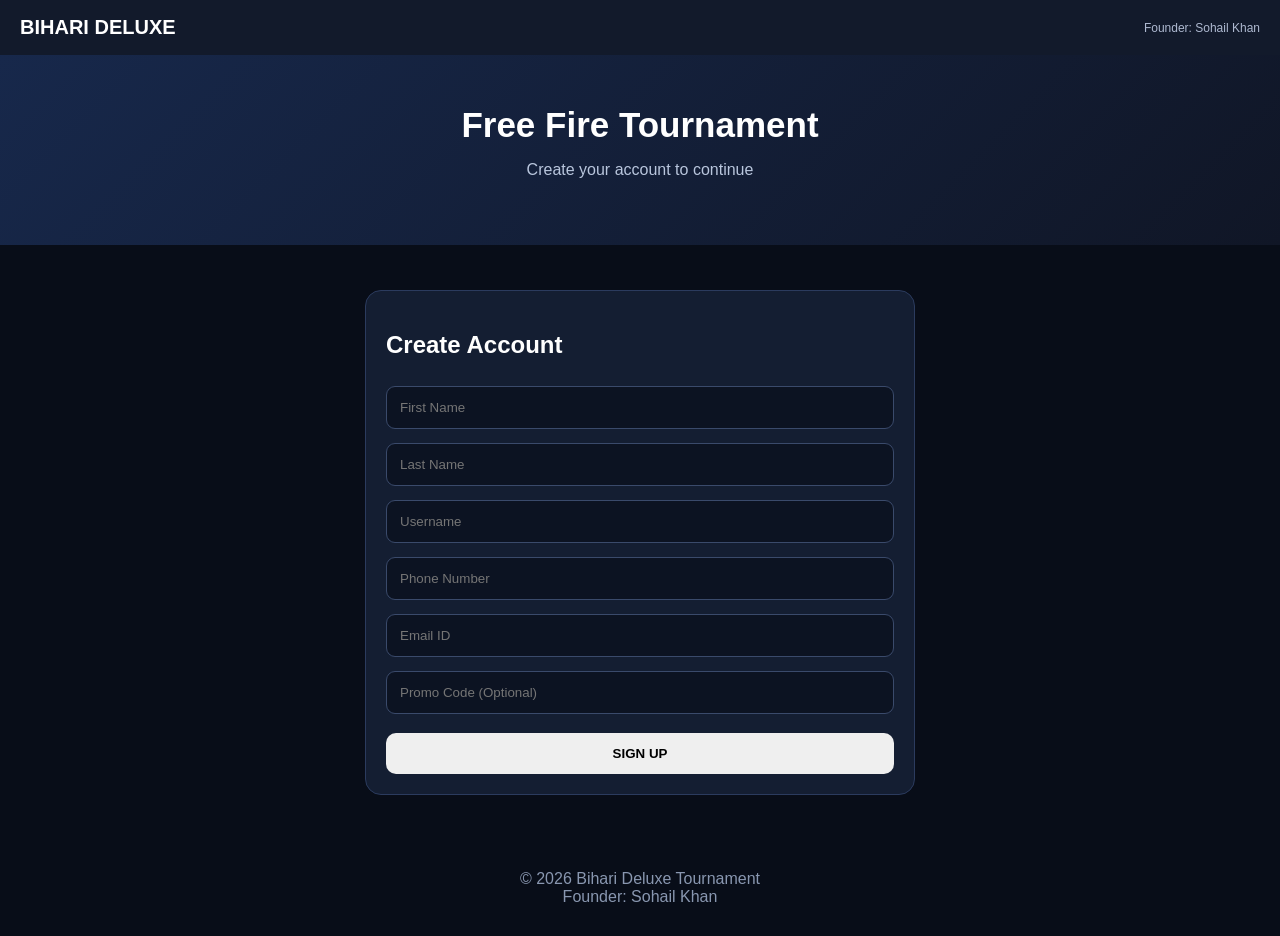
==== index.html @ 6719072b "Create index.html" ====
<!DOCTYPE html>
<html lang="en">
<head>
<meta charset="UTF-8">
<meta name="viewport" content="width=device-width, initial-scale=1.0">
<title>Bihari Deluxe Tournament</title>

<style>
*{box-sizing:border-box}
body{
    margin:0;
    font-family:Arial,sans-serif;
    background:#080d18;
    color:white;
}
header{
    background:#121a2b;
    padding:16px 20px;
    display:flex;
    justify-content:space-between;
    align-items:center;
}
.logo{font-size:20px;font-weight:bold}
.founder{font-size:12px;color:#aeb9d0}

.hero{
    text-align:center;
    padding:50px 20px;
    background:linear-gradient(135deg,#17284b,#101626);
}
.hero h1{font-size:35px;margin:0 0 10px}
.hero p{color:#b9c6dd}

.container{
    max-width:1000px;
    margin:auto;
    padding:25px 18px;
}

.card{
    background:#141e32;
    border:1px solid #2b3b5e;
    border-radius:16px;
    padding:20px;
}

.form{
    max-width:550px;
    margin:20px auto;
}

input{
    width:100%;
    padding:13px;
    margin:7px 0;
    border-radius:9px;
    border:1px solid #3a4a6b;
    background:#0c1322;
    color:white;
}

button{
    width:100%;
    padding:13px;
    margin-top:12px;
    border:0;
    border-radius:10px;
    font-weight:bold;
    cursor:pointer;
}

.grid{
    display:grid;
    grid-template-columns:repeat(auto-fit,minmax(260px,1fr));
    gap:16px;
}

.tag{
    background:#243656;
    padding:5px 9px;
    border-radius:20px;
    font-size:11px;
}

.price{
    font-size:25px;
    font-weight:bold;
    margin:12px 0;
}

.muted{color:#aab7d0}
.notice{
    background:#202f4e;
    padding:13px;
    border-radius:10px;
    margin-bottom:20px;
}
.hidden{display:none}

footer{
    text-align:center;
    padding:30px;
    color:#8997b0;
}
</style>
</head>

<body>

<header>
    <div class="logo">BIHARI DELUXE</div>
    <div class="founder">Founder: Sohail Khan</div>
</header>

<!-- SIGN UP -->

<div id="signup">

<section class="hero">
    <h1>Free Fire Tournament</h1>
    <p>Create your account to continue</p>
</section>

<div class="container">

<div class="card form">

<h2>Create Account</h2>

<form id="signupForm">

<input id="first" placeholder="First Name" required>

<input id="last" placeholder="Last Name" required>

<input id="username" placeholder="Username" required>

<input id="phone" type="tel" placeholder="Phone Number" required>

<input id="email" type="email" placeholder="Email ID" required>

<input id="promo" placeholder="Promo Code (Optional)">

<button type="submit">SIGN UP</button>

</form>

</div>

</div>
</div>


<!-- MAIN WEBSITE -->

<div id="app" class="hidden">

<section class="hero">

<h1>Welcome, <span id="welcome"></span> 👋</h1>

<p>Choose your Free Fire Tournament</p>

</section>


<div class="container">

<div class="notice">

⚠️ Registration will be confirmed after payment verification.

</div>


<h2>🏆 Available Tournaments</h2>


<div class="grid">


<!-- BERMUDA -->

<div class="card">

<span class="tag">BATTLE ROYALE</span>

<h2>🗺️ Bermuda Full Map</h2>

<p class="muted">48 Players</p>

<div class="price">₹35 Entry</div>

<p>
🔫 ₹25 Per Kill<br>
🏆 ₹350 Booyah
</p>

<button onclick="joinTournament('Bermuda Full Map','₹35')">
JOIN TOURNAMENT
</button>

</div>


<!-- 4V4 -->

<div class="card">

<span class="tag">CUSTOM</span>

<h2>⚔️ Custom 4v4</h2>

<p class="muted">₹50 Per Person</p>

<div class="price">₹200 Full Team</div>

<p>
👥 4 Players<br>
🏆 ₹350 Winner Prize
</p>

<button onclick="joinTournament('Custom 4v4','₹50/person')">
JOIN TOURNAMENT
</button>

</div>


<!-- LONE WOLF -->

<div class="card">

<span class="tag">1 VS 1</span>

<h2>🐺 Lone Wolf 1v1</h2>

<p class="muted">2 Players</p>

<div class="price">₹50 Entry</div>

<p>
🥊 1 vs 1<br>
🏆 ₹80 Winner Prize
</p>

<button onclick="joinTournament('Lone Wolf 1v1','₹50')">
JOIN TOURNAMENT
</button>

</div>

</div>


<!-- REGISTRATION -->

<div id="registration" class="card form hidden">

<h2>📝 Tournament Registration</h2>

<p id="selected"></p>

<input id="ign" placeholder="Free Fire In-Game Name">

<input id="uid" placeholder="Free Fire UID">

<input id="contact" placeholder="Contact Number">


<h3>💳 Payment</h3>

<div class="notice">

<b>Payment Section</b><br><br>

Your UPI ID / QR Code will be placed here.

<br><br>

Pay the tournament entry fee and enter your transaction details below.

</div>

<input id="transaction"
placeholder="Transaction ID">

<label>Payment Screenshot</label>

<input id="screenshot" type="file" accept="image/*">

<button onclick="submitRegistration()">

SUBMIT REGISTRATION

</button>

</div>

</div>

</div>


<footer>

© 2026 Bihari Deluxe Tournament<br>
Founder: Sohail Khan

</footer>


<script>

let selectedTournament = "";

document.getElementById("signupForm").addEventListener("submit",function(e){

e.preventDefault();

document.getElementById("signup").classList.add("hidden");

document.getElementById("app").classList.remove("hidden");

document.getElementById("welcome").innerText =
document.getElementById("username").value;

});


function joinTournament(name,fee){

selectedTournament = name + " — " + fee;

document.getElementById("registration")
.classList.remove("hidden");

document.getElementById("selected").innerText =
"Selected Tournament: " + selectedTournament;

document.getElementById("registration")
.scrollIntoView({behavior:"smooth"});

}


function submitRegistration(){

let ign = document.getElementById("ign").value;
let uid = document.getElementById("uid").value;
let contact = document.getElementById("contact").value;

if(!ign || !uid || !contact){

alert("Please fill all registration details.");

return;

}

alert(
"Registration submitted successfully!\\n\\n" +
"Organizer verification is required."
);

}

</script>

</body>
  </html>
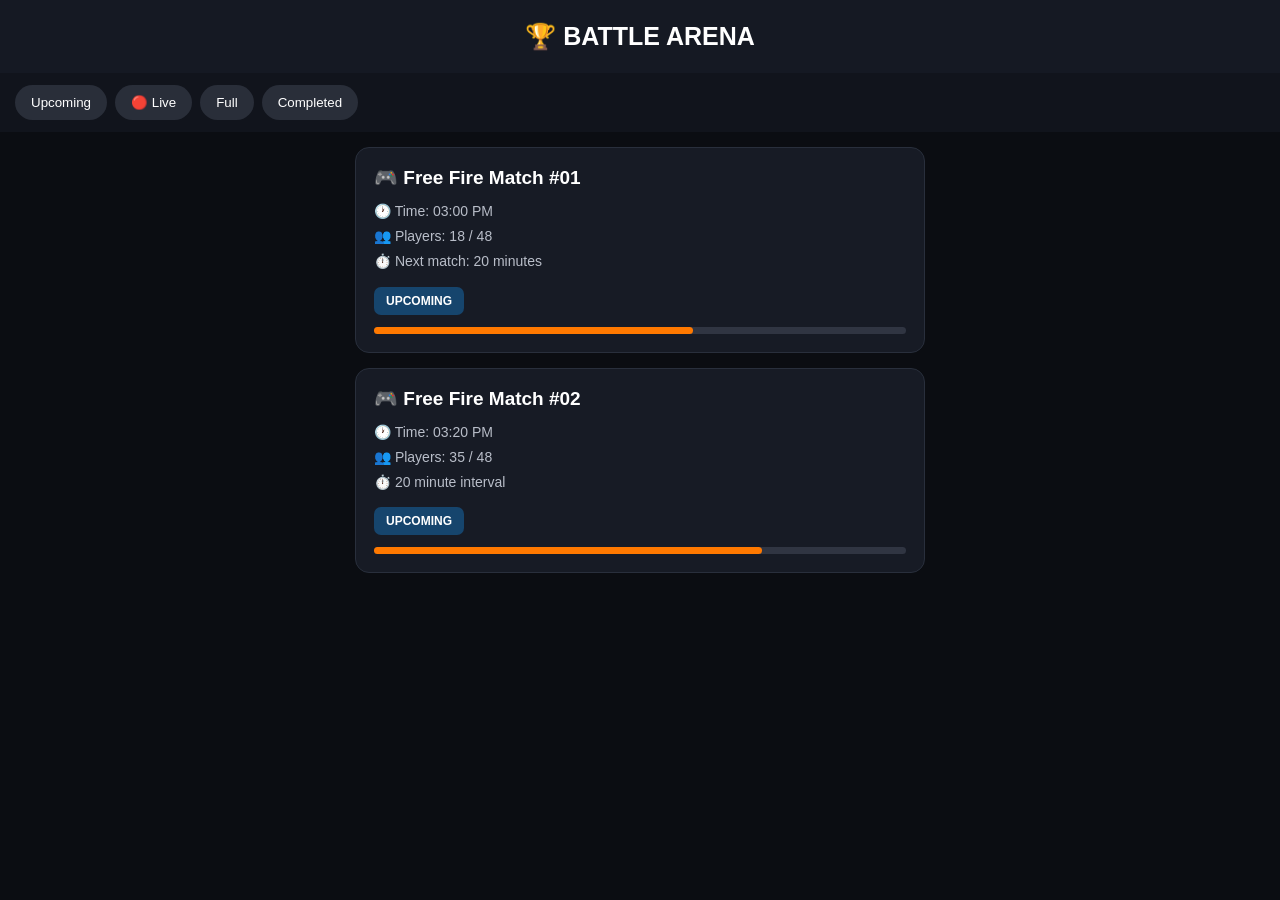
==== commit a71669da: "Create index.html" ====
--- a/index.html
+++ b/index.html
@@ -3,369 +3,341 @@
 <head>
 <meta charset="UTF-8">
 <meta name="viewport" content="width=device-width, initial-scale=1.0">
-<title>Bihari Deluxe Tournament</title>
+
+<title>Battle Arena</title>
 
 <style>
-*{box-sizing:border-box}
+*{
+    margin:0;
+    padding:0;
+    box-sizing:border-box;
+}
+
 body{
-    margin:0;
     font-family:Arial,sans-serif;
-    background:#080d18;
+    background:#0b0d12;
     color:white;
 }
-header{
-    background:#121a2b;
-    padding:16px 20px;
-    display:flex;
-    justify-content:space-between;
-    align-items:center;
-}
-.logo{font-size:20px;font-weight:bold}
-.founder{font-size:12px;color:#aeb9d0}
-
-.hero{
+
+.header{
+    padding:22px 15px;
     text-align:center;
-    padding:50px 20px;
-    background:linear-gradient(135deg,#17284b,#101626);
-}
-.hero h1{font-size:35px;margin:0 0 10px}
-.hero p{color:#b9c6dd}
-
-.container{
-    max-width:1000px;
-    margin:auto;
-    padding:25px 18px;
-}
-
-.card{
-    background:#141e32;
-    border:1px solid #2b3b5e;
-    border-radius:16px;
-    padding:20px;
-}
-
-.form{
-    max-width:550px;
-    margin:20px auto;
-}
-
-input{
-    width:100%;
-    padding:13px;
-    margin:7px 0;
-    border-radius:9px;
-    border:1px solid #3a4a6b;
-    background:#0c1322;
-    color:white;
-}
-
-button{
-    width:100%;
-    padding:13px;
-    margin-top:12px;
-    border:0;
-    border-radius:10px;
-    font-weight:bold;
-    cursor:pointer;
-}
-
-.grid{
-    display:grid;
-    grid-template-columns:repeat(auto-fit,minmax(260px,1fr));
-    gap:16px;
-}
-
-.tag{
-    background:#243656;
-    padding:5px 9px;
-    border-radius:20px;
-    font-size:11px;
-}
-
-.price{
+    background:#151923;
     font-size:25px;
     font-weight:bold;
-    margin:12px 0;
-}
-
-.muted{color:#aab7d0}
-.notice{
-    background:#202f4e;
+}
+
+.container{
+    width:100%;
+    max-width:600px;
+    margin:auto;
+    padding:15px;
+}
+
+.card{
+    background:#171b25;
+    border-radius:14px;
+    padding:18px;
+    margin-bottom:15px;
+    border:1px solid #292f3c;
+}
+
+.card h2{
+    font-size:19px;
+    margin-bottom:10px;
+}
+
+.info{
+    color:#b9bec9;
+    line-height:1.8;
+    font-size:14px;
+}
+
+.status{
+    display:inline-block;
+    margin-top:12px;
+    padding:7px 12px;
+    border-radius:7px;
+    font-size:12px;
+    font-weight:bold;
+}
+
+.upcoming{
+    background:#16456d;
+}
+
+.live{
+    background:#7a2020;
+}
+
+.full{
+    background:#555;
+}
+
+.room{
+    margin-top:15px;
     padding:13px;
+    background:#0e1118;
     border-radius:10px;
-    margin-bottom:20px;
-}
-.hidden{display:none}
-
-footer{
+    line-height:2;
+}
+
+.room b{
+    color:#ff8a00;
+}
+
+.progress{
+    height:7px;
+    background:#303542;
+    border-radius:10px;
+    margin-top:12px;
+}
+
+.progress div{
+    height:100%;
+    width:60%;
+    background:#ff7900;
+    border-radius:10px;
+}
+
+.menu{
+    display:flex;
+    gap:8px;
+    overflow-x:auto;
+    padding:12px 15px;
+    background:#11141c;
+}
+
+.menu button{
+    border:0;
+    padding:10px 16px;
+    border-radius:20px;
+    background:#292e39;
+    color:white;
+    white-space:nowrap;
+}
+
+.menu button:hover{
+    background:#ff7900;
+}
+
+.section{
+    display:none;
+}
+
+.section.active{
+    display:block;
+}
+
+.empty{
     text-align:center;
-    padding:30px;
-    color:#8997b0;
+    padding:40px 10px;
+    color:#777;
 }
 </style>
 </head>
 
 <body>
 
-<header>
-    <div class="logo">BIHARI DELUXE</div>
-    <div class="founder">Founder: Sohail Khan</div>
-</header>
-
-<!-- SIGN UP -->
-
-<div id="signup">
-
-<section class="hero">
-    <h1>Free Fire Tournament</h1>
-    <p>Create your account to continue</p>
-</section>
+<div class="header">
+    🏆 BATTLE ARENA
+</div>
+
+<div class="menu">
+
+<button onclick="openTab('upcoming')">
+Upcoming
+</button>
+
+<button onclick="openTab('live')">
+🔴 Live
+</button>
+
+<button onclick="openTab('full')">
+Full
+</button>
+
+<button onclick="openTab('completed')">
+Completed
+</button>
+
+</div>
+
 
 <div class="container">
 
-<div class="card form">
-
-<h2>Create Account</h2>
-
-<form id="signupForm">
-
-<input id="first" placeholder="First Name" required>
-
-<input id="last" placeholder="Last Name" required>
-
-<input id="username" placeholder="Username" required>
-
-<input id="phone" type="tel" placeholder="Phone Number" required>
-
-<input id="email" type="email" placeholder="Email ID" required>
-
-<input id="promo" placeholder="Promo Code (Optional)">
-
-<button type="submit">SIGN UP</button>
-
-</form>
-
-</div>
-
-</div>
-</div>
-
-
-<!-- MAIN WEBSITE -->
-
-<div id="app" class="hidden">
-
-<section class="hero">
-
-<h1>Welcome, <span id="welcome"></span> 👋</h1>
-
-<p>Choose your Free Fire Tournament</p>
-
-</section>
-
-
-<div class="container">
-
-<div class="notice">
-
-⚠️ Registration will be confirmed after payment verification.
-
-</div>
-
-
-<h2>🏆 Available Tournaments</h2>
-
-
-<div class="grid">
-
-
-<!-- BERMUDA -->
-
-<div class="card">
-
-<span class="tag">BATTLE ROYALE</span>
-
-<h2>🗺️ Bermuda Full Map</h2>
-
-<p class="muted">48 Players</p>
-
-<div class="price">₹35 Entry</div>
-
-<p>
-🔫 ₹25 Per Kill<br>
-🏆 ₹350 Booyah
-</p>
-
-<button onclick="joinTournament('Bermuda Full Map','₹35')">
-JOIN TOURNAMENT
-</button>
-
-</div>
-
-
-<!-- 4V4 -->
-
-<div class="card">
-
-<span class="tag">CUSTOM</span>
-
-<h2>⚔️ Custom 4v4</h2>
-
-<p class="muted">₹50 Per Person</p>
-
-<div class="price">₹200 Full Team</div>
-
-<p>
-👥 4 Players<br>
-🏆 ₹350 Winner Prize
-</p>
-
-<button onclick="joinTournament('Custom 4v4','₹50/person')">
-JOIN TOURNAMENT
-</button>
-
-</div>
-
-
-<!-- LONE WOLF -->
-
-<div class="card">
-
-<span class="tag">1 VS 1</span>
-
-<h2>🐺 Lone Wolf 1v1</h2>
-
-<p class="muted">2 Players</p>
-
-<div class="price">₹50 Entry</div>
-
-<p>
-🥊 1 vs 1<br>
-🏆 ₹80 Winner Prize
-</p>
-
-<button onclick="joinTournament('Lone Wolf 1v1','₹50')">
-JOIN TOURNAMENT
-</button>
-
-</div>
-
-</div>
-
-
-<!-- REGISTRATION -->
-
-<div id="registration" class="card form hidden">
-
-<h2>📝 Tournament Registration</h2>
-
-<p id="selected"></p>
-
-<input id="ign" placeholder="Free Fire In-Game Name">
-
-<input id="uid" placeholder="Free Fire UID">
-
-<input id="contact" placeholder="Contact Number">
-
-
-<h3>💳 Payment</h3>
-
-<div class="notice">
-
-<b>Payment Section</b><br><br>
-
-Your UPI ID / QR Code will be placed here.
-
-<br><br>
-
-Pay the tournament entry fee and enter your transaction details below.
-
-</div>
-
-<input id="transaction"
-placeholder="Transaction ID">
-
-<label>Payment Screenshot</label>
-
-<input id="screenshot" type="file" accept="image/*">
-
-<button onclick="submitRegistration()">
-
-SUBMIT REGISTRATION
-
-</button>
-
-</div>
-
-</div>
-
-</div>
-
-
-<footer>
-
-© 2026 Bihari Deluxe Tournament<br>
-Founder: Sohail Khan
-
-</footer>
+
+<!-- UPCOMING -->
+
+<div id="upcoming" class="section active">
+
+<div class="card">
+
+<h2>🎮 Free Fire Match #01</h2>
+
+<div class="info">
+
+🕐 Time: 03:00 PM<br>
+
+👥 Players: 18 / 48<br>
+
+⏱️ Next match: 20 minutes
+
+</div>
+
+<span class="status upcoming">
+UPCOMING
+</span>
+
+<div class="progress">
+<div></div>
+</div>
+
+</div>
+
+
+<div class="card">
+
+<h2>🎮 Free Fire Match #02</h2>
+
+<div class="info">
+
+🕐 Time: 03:20 PM<br>
+
+👥 Players: 35 / 48<br>
+
+⏱️ 20 minute interval
+
+</div>
+
+<span class="status upcoming">
+UPCOMING
+</span>
+
+<div class="progress">
+<div style="width:73%"></div>
+</div>
+
+</div>
+
+</div>
+
+
+<!-- LIVE -->
+
+<div id="live" class="section">
+
+<div class="card">
+
+<h2>🔴 Free Fire Match #00</h2>
+
+<div class="info">
+
+🕐 Time: 02:40 PM<br>
+
+👥 Players: 48 / 48
+
+</div>
+
+<span class="status live">
+LIVE NOW
+</span>
+
+
+<div class="room">
+
+<b>Room ID:</b> 12345678<br>
+
+<b>Password:</b> DEMO123
+
+</div>
+
+</div>
+
+</div>
+
+
+<!-- FULL -->
+
+<div id="full" class="section">
+
+<div class="card">
+
+<h2>🎮 Free Fire Match #03</h2>
+
+<div class="info">
+
+🕐 Time: 04:00 PM<br>
+
+👥 Players: 48 / 48
+
+</div>
+
+<span class="status full">
+FULL
+</span>
+
+<div class="progress">
+
+<div style="width:100%"></div>
+
+</div>
+
+</div>
+
+</div>
+
+
+<!-- COMPLETED -->
+
+<div id="completed" class="section">
+
+<div class="card">
+
+<h2>🎮 Free Fire Match #00</h2>
+
+<div class="info">
+
+🕐 Time: 02:20 PM<br>
+
+👥 Players: 48 / 48<br>
+
+✅ Match completed
+
+</div>
+
+<span class="status full">
+COMPLETED
+</span>
+
+</div>
+
+</div>
+
+
+</div>
 
 
 <script>
 
-let selectedTournament = "";
-
-document.getElementById("signupForm").addEventListener("submit",function(e){
-
-e.preventDefault();
-
-document.getElementById("signup").classList.add("hidden");
-
-document.getElementById("app").classList.remove("hidden");
-
-document.getElementById("welcome").innerText =
-document.getElementById("username").value;
+function openTab(name){
+
+let sections =
+document.querySelectorAll(".section");
+
+sections.forEach(function(section){
+
+section.classList.remove("active");
 
 });
 
-
-function joinTournament(name,fee){
-
-selectedTournament = name + " — " + fee;
-
-document.getElementById("registration")
-.classList.remove("hidden");
-
-document.getElementById("selected").innerText =
-"Selected Tournament: " + selectedTournament;
-
-document.getElementById("registration")
-.scrollIntoView({behavior:"smooth"});
-
-}
-
-
-function submitRegistration(){
-
-let ign = document.getElementById("ign").value;
-let uid = document.getElementById("uid").value;
-let contact = document.getElementById("contact").value;
-
-if(!ign || !uid || !contact){
-
-alert("Please fill all registration details.");
-
-return;
-
-}
-
-alert(
-"Registration submitted successfully!\\n\\n" +
-"Organizer verification is required."
-);
+document
+.getElementById(name)
+.classList.add("active");
 
 }
 
 </script>
 
 </body>
-  </html>
+</html>
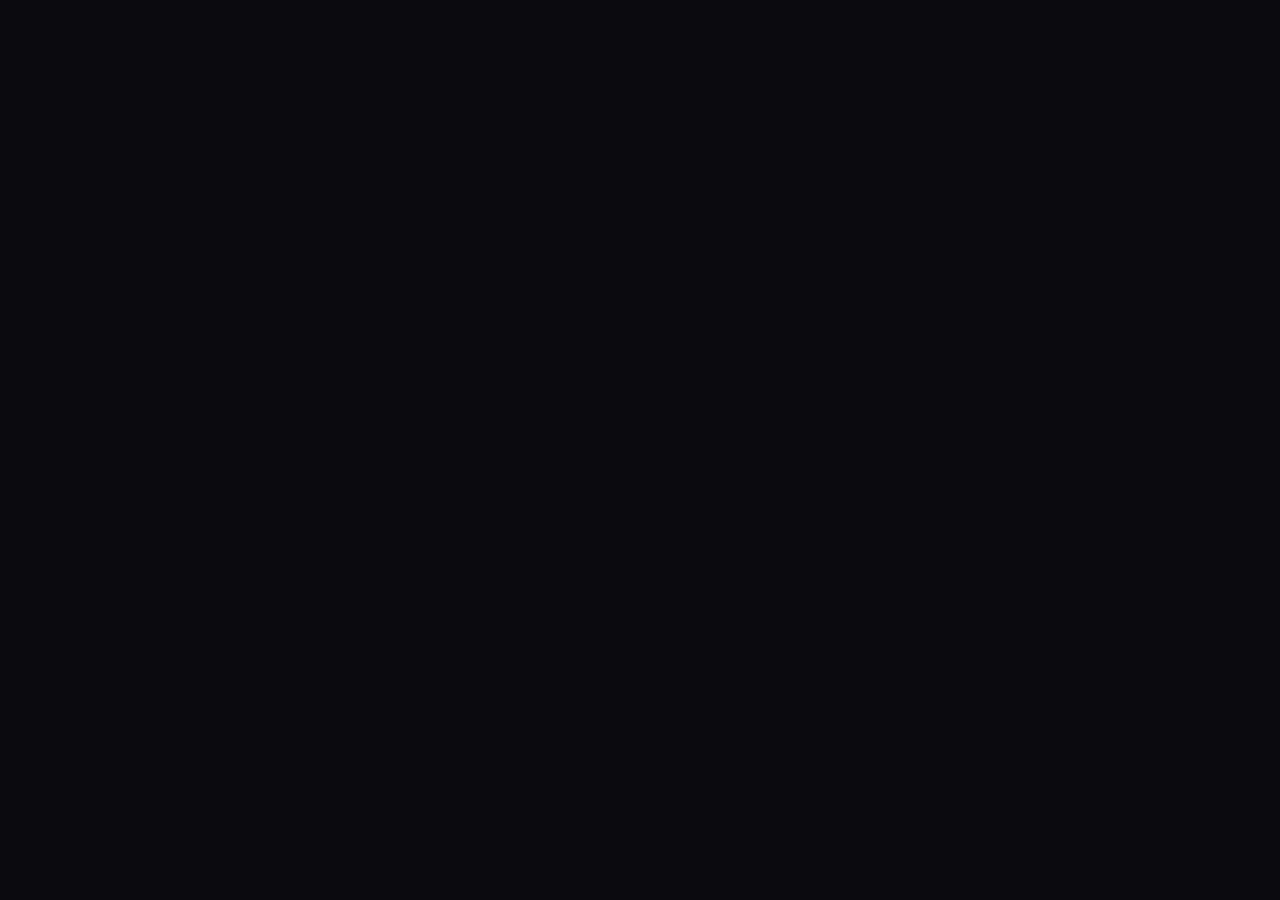
==== commit 73775462: "Create index.html" ====
--- a/index.html
+++ b/index.html
@@ -3,341 +3,136 @@
 <head>
 <meta charset="UTF-8">
 <meta name="viewport" content="width=device-width, initial-scale=1.0">
-
-<title>Battle Arena</title>
+<title>FF WARRIORS</title>
 
 <style>
 *{
-    margin:0;
-    padding:0;
-    box-sizing:border-box;
+  box-sizing:border-box;
+  margin:0;
+  padding:0;
+  font-family:Arial,sans-serif;
 }
 
 body{
-    font-family:Arial,sans-serif;
-    background:#0b0d12;
-    color:white;
+  background:#0b0b0f;
+  color:white;
+  padding-bottom:75px;
 }
 
-.header{
-    padding:22px 15px;
-    text-align:center;
-    background:#151923;
-    font-size:25px;
-    font-weight:bold;
+header{
+  padding:20px;
+  text-align:center;
+  background:linear-gradient(135deg,#171722,#101014);
+  border-bottom:1px solid #292936;
+}
+
+.logo{
+  font-size:28px;
+  font-weight:bold;
+  letter-spacing:2px;
+}
+
+.logo span{
+  color:#ffb000;
+}
+
+.subtitle{
+  margin-top:6px;
+  color:#aaa;
+  font-size:13px;
 }
 
 .container{
-    width:100%;
-    max-width:600px;
-    margin:auto;
-    padding:15px;
+  padding:18px;
+}
+
+.section-title{
+  font-size:20px;
+  margin:8px 0 14px;
+}
+
+.banner{
+  background:linear-gradient(135deg,#ffb000,#ff6a00);
+  color:#111;
+  border-radius:18px;
+  padding:20px;
+  margin-bottom:22px;
+}
+
+.banner h2{
+  font-size:23px;
+}
+
+.banner p{
+  margin-top:8px;
+  font-size:14px;
 }
 
 .card{
-    background:#171b25;
-    border-radius:14px;
-    padding:18px;
-    margin-bottom:15px;
-    border:1px solid #292f3c;
+  background:#15151d;
+  border:1px solid #292936;
+  border-radius:16px;
+  padding:16px;
+  margin-bottom:14px;
 }
 
-.card h2{
-    font-size:19px;
-    margin-bottom:10px;
+.card h3{
+  margin-bottom:9px;
 }
 
 .info{
-    color:#b9bec9;
-    line-height:1.8;
-    font-size:14px;
+  color:#aaa;
+  font-size:14px;
+  line-height:1.6;
 }
 
-.status{
-    display:inline-block;
-    margin-top:12px;
-    padding:7px 12px;
-    border-radius:7px;
-    font-size:12px;
-    font-weight:bold;
+.badge{
+  display:inline-block;
+  background:#252531;
+  color:#ffb000;
+  padding:6px 10px;
+  border-radius:8px;
+  font-size:12px;
+  margin-bottom:10px;
 }
 
-.upcoming{
-    background:#16456d;
+.btn{
+  border:0;
+  background:#ffb000;
+  color:#111;
+  padding:11px 15px;
+  border-radius:10px;
+  font-weight:bold;
+  margin-top:12px;
+  width:100%;
+  cursor:pointer;
 }
 
-.live{
-    background:#7a2020;
+.social{
+  display:flex;
+  gap:10px;
+  margin-top:10px;
 }
 
-.full{
-    background:#555;
+.social a{
+  flex:1;
+  text-decoration:none;
+  text-align:center;
+  padding:12px;
+  border-radius:10px;
+  background:#252531;
+  color:white;
+  font-weight:bold;
 }
 
-.room{
-    margin-top:15px;
-    padding:13px;
-    background:#0e1118;
-    border-radius:10px;
-    line-height:2;
+.page{
+  display:none;
 }
 
-.room b{
-    color:#ff8a00;
+.page.active{
+  display:block;
 }
 
-.progress{
-    height:7px;
-    background:#303542;
-    border-radius:10px;
-    margin-top:12px;
-}
-
-.progress div{
-    height:100%;
-    width:60%;
-    background:#ff7900;
-    border-radius:10px;
-}
-
-.menu{
-    display:flex;
-    gap:8px;
-    overflow-x:auto;
-    padding:12px 15px;
-    background:#11141c;
-}
-
-.menu button{
-    border:0;
-    padding:10px 16px;
-    border-radius:20px;
-    background:#292e39;
-    color:white;
-    white-space:nowrap;
-}
-
-.menu button:hover{
-    background:#ff7900;
-}
-
-.section{
-    display:none;
-}
-
-.section.active{
-    display:block;
-}
-
-.empty{
-    text-align:center;
-    padding:40px 10px;
-    color:#777;
-}
-</style>
-</head>
-
-<body>
-
-<div class="header">
-    🏆 BATTLE ARENA
-</div>
-
-<div class="menu">
-
-<button onclick="openTab('upcoming')">
-Upcoming
-</button>
-
-<button onclick="openTab('live')">
-🔴 Live
-</button>
-
-<button onclick="openTab('full')">
-Full
-</button>
-
-<button onclick="openTab('completed')">
-Completed
-</button>
-
-</div>
-
-
-<div class="container">
-
-
-<!-- UPCOMING -->
-
-<div id="upcoming" class="section active">
-
-<div class="card">
-
-<h2>🎮 Free Fire Match #01</h2>
-
-<div class="info">
-
-🕐 Time: 03:00 PM<br>
-
-👥 Players: 18 / 48<br>
-
-⏱️ Next match: 20 minutes
-
-</div>
-
-<span class="status upcoming">
-UPCOMING
-</span>
-
-<div class="progress">
-<div></div>
-</div>
-
-</div>
-
-
-<div class="card">
-
-<h2>🎮 Free Fire Match #02</h2>
-
-<div class="info">
-
-🕐 Time: 03:20 PM<br>
-
-👥 Players: 35 / 48<br>
-
-⏱️ 20 minute interval
-
-</div>
-
-<span class="status upcoming">
-UPCOMING
-</span>
-
-<div class="progress">
-<div style="width:73%"></div>
-</div>
-
-</div>
-
-</div>
-
-
-<!-- LIVE -->
-
-<div id="live" class="section">
-
-<div class="card">
-
-<h2>🔴 Free Fire Match #00</h2>
-
-<div class="info">
-
-🕐 Time: 02:40 PM<br>
-
-👥 Players: 48 / 48
-
-</div>
-
-<span class="status live">
-LIVE NOW
-</span>
-
-
-<div class="room">
-
-<b>Room ID:</b> 12345678<br>
-
-<b>Password:</b> DEMO123
-
-</div>
-
-</div>
-
-</div>
-
-
-<!-- FULL -->
-
-<div id="full" class="section">
-
-<div class="card">
-
-<h2>🎮 Free Fire Match #03</h2>
-
-<div class="info">
-
-🕐 Time: 04:00 PM<br>
-
-👥 Players: 48 / 48
-
-</div>
-
-<span class="status full">
-FULL
-</span>
-
-<div class="progress">
-
-<div style="width:100%"></div>
-
-</div>
-
-</div>
-
-</div>
-
-
-<!-- COMPLETED -->
-
-<div id="completed" class="section">
-
-<div class="card">
-
-<h2>🎮 Free Fire Match #00</h2>
-
-<div class="info">
-
-🕐 Time: 02:20 PM<br>
-
-👥 Players: 48 / 48<br>
-
-✅ Match completed
-
-</div>
-
-<span class="status full">
-COMPLETED
-</span>
-
-</div>
-
-</div>
-
-
-</div>
-
-
-<script>
-
-function openTab(name){
-
-let sections =
-document.querySelectorAll(".section");
-
-sections.forEach(function(section){
-
-section.classList.remove("active");
-
-});
-
-document
-.getElementById(name)
-.classList.add("active");
-
-}
-
-</script>
-
-</body>
-</html>
+.bottom-nav{
+  position:fixed;
+ 
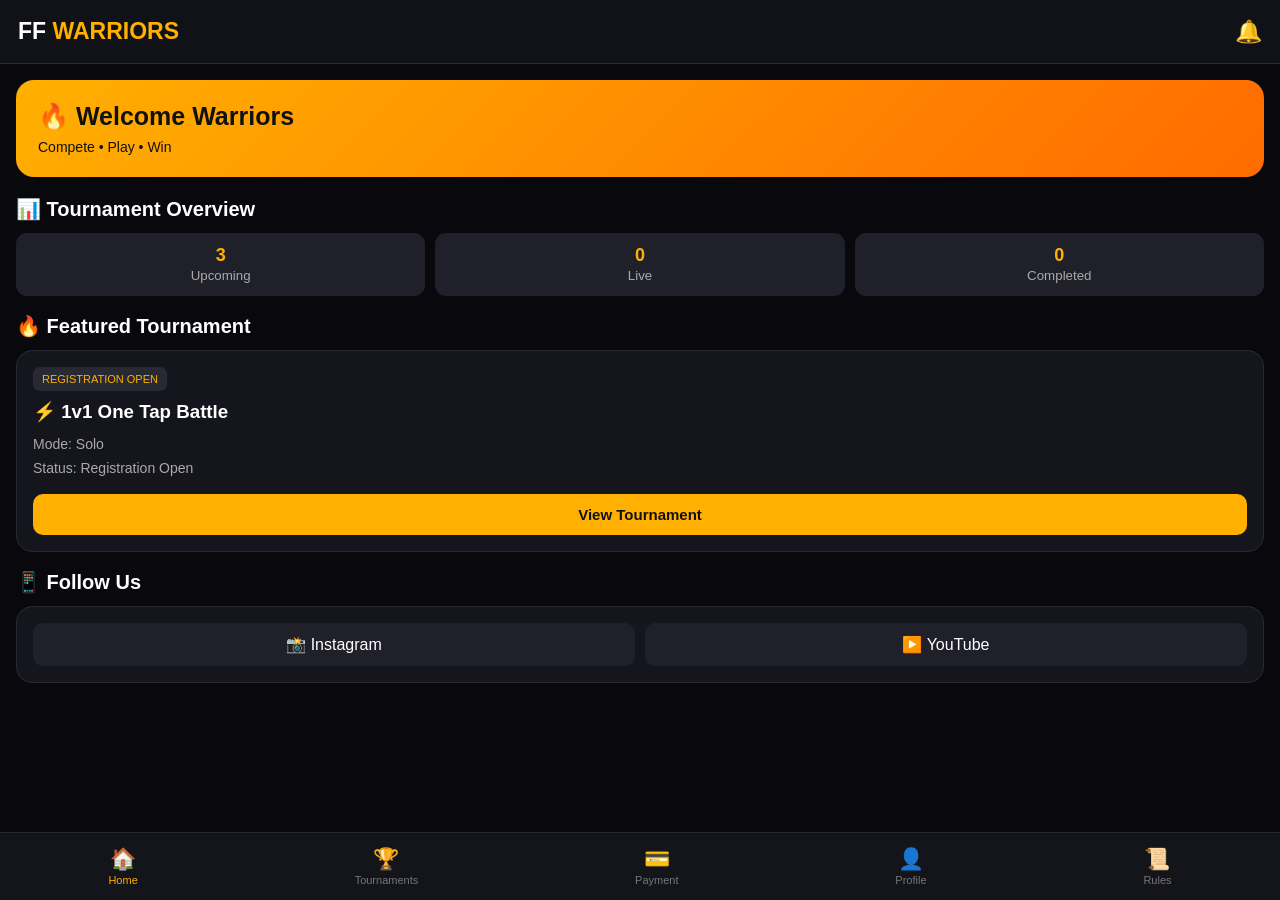
==== commit 255d0bf2: "Create index.html" ====
--- a/index.html
+++ b/index.html
@@ -3,136 +3,519 @@
 <head>
 <meta charset="UTF-8">
 <meta name="viewport" content="width=device-width, initial-scale=1.0">
+
 <title>FF WARRIORS</title>
 
 <style>
 *{
-  box-sizing:border-box;
   margin:0;
   padding:0;
+  box-sizing:border-box;
   font-family:Arial,sans-serif;
 }
 
 body{
-  background:#0b0b0f;
-  color:white;
+  background:#09090d;
+  color:#fff;
   padding-bottom:75px;
 }
 
 header{
-  padding:20px;
-  text-align:center;
-  background:linear-gradient(135deg,#171722,#101014);
-  border-bottom:1px solid #292936;
+  padding:18px;
+  background:#111118;
+  border-bottom:1px solid #292933;
+  display:flex;
+  align-items:center;
+  justify-content:space-between;
 }
 
 .logo{
-  font-size:28px;
+  font-size:23px;
   font-weight:bold;
-  letter-spacing:2px;
 }
 
 .logo span{
   color:#ffb000;
 }
 
-.subtitle{
-  margin-top:6px;
-  color:#aaa;
-  font-size:13px;
+.bell{
+  font-size:22px;
+}
+
+.page{
+  display:none;
+}
+
+.page.active{
+  display:block;
 }
 
 .container{
-  padding:18px;
-}
-
-.section-title{
+  padding:16px;
+}
+
+.hero{
+  padding:22px;
+  border-radius:18px;
+  background:linear-gradient(135deg,#ffb000,#ff6b00);
+  color:#111;
+  margin-bottom:20px;
+}
+
+.hero h1{
+  font-size:25px;
+  margin-bottom:8px;
+}
+
+.hero p{
+  font-size:14px;
+}
+
+.title{
   font-size:20px;
-  margin:8px 0 14px;
-}
-
-.banner{
-  background:linear-gradient(135deg,#ffb000,#ff6a00);
-  color:#111;
-  border-radius:18px;
-  padding:20px;
-  margin-bottom:22px;
-}
-
-.banner h2{
-  font-size:23px;
-}
-
-.banner p{
-  margin-top:8px;
-  font-size:14px;
+  margin:18px 0 12px;
 }
 
 .card{
   background:#15151d;
-  border:1px solid #292936;
+  border:1px solid #292933;
   border-radius:16px;
   padding:16px;
-  margin-bottom:14px;
+  margin-bottom:13px;
 }
 
 .card h3{
-  margin-bottom:9px;
+  margin-bottom:10px;
+}
+
+.badge{
+  display:inline-block;
+  background:#292933;
+  color:#ffb000;
+  padding:6px 9px;
+  border-radius:7px;
+  font-size:11px;
+  margin-bottom:10px;
 }
 
 .info{
   color:#aaa;
   font-size:14px;
-  line-height:1.6;
-}
-
-.badge{
-  display:inline-block;
-  background:#252531;
+  line-height:1.7;
+}
+
+.row{
+  display:flex;
+  justify-content:space-between;
+  gap:10px;
+  margin-top:12px;
+}
+
+.stat{
+  flex:1;
+  background:#20202a;
+  padding:12px;
+  border-radius:11px;
+  text-align:center;
+}
+
+.stat b{
+  display:block;
   color:#ffb000;
-  padding:6px 10px;
-  border-radius:8px;
-  font-size:12px;
-  margin-bottom:10px;
+  font-size:18px;
+}
+
+.stat small{
+  color:#aaa;
 }
 
 .btn{
+  width:100%;
   border:0;
+  padding:12px;
+  margin-top:13px;
+  border-radius:10px;
   background:#ffb000;
   color:#111;
-  padding:11px 15px;
-  border-radius:10px;
   font-weight:bold;
-  margin-top:12px;
-  width:100%;
-  cursor:pointer;
+  font-size:15px;
+}
+
+.outline{
+  background:transparent;
+  border:1px solid #ffb000;
+  color:#ffb000;
 }
 
 .social{
   display:flex;
   gap:10px;
-  margin-top:10px;
 }
 
 .social a{
   flex:1;
+  text-align:center;
   text-decoration:none;
-  text-align:center;
+  background:#20202a;
+  color:#fff;
   padding:12px;
   border-radius:10px;
-  background:#252531;
-  color:white;
-  font-weight:bold;
-}
-
-.page{
-  display:none;
-}
-
-.page.active{
+}
+
+.bottom{
+  position:fixed;
+  bottom:0;
+  left:0;
+  right:0;
+  height:68px;
+  background:#14141b;
+  border-top:1px solid #292933;
+  display:flex;
+  justify-content:space-around;
+  align-items:center;
+  z-index:99;
+}
+
+.nav{
+  background:none;
+  border:0;
+  color:#777;
+  font-size:11px;
+}
+
+.nav span{
   display:block;
-}
-
-.bottom-nav{
-  position:fixed;
- 
+  font-size:21px;
+  margin-bottom:3px;
+}
+
+.nav.active{
+  color:#ffb000;
+}
+
+.empty{
+  text-align:center;
+  color:#777;
+  padding:25px;
+}
+</style>
+</head>
+
+<body>
+
+<header>
+  <div class="logo">FF <span>WARRIORS</span></div>
+  <div class="bell">🔔</div>
+</header>
+
+
+<!-- HOME -->
+<section id="home" class="page active">
+<div class="container">
+
+  <div class="hero">
+    <h1>🔥 Welcome Warriors</h1>
+    <p>Compete • Play • Win</p>
+  </div>
+
+  <h2 class="title">📊 Tournament Overview</h2>
+
+  <div class="row">
+    <div class="stat">
+      <b>3</b>
+      <small>Upcoming</small>
+    </div>
+
+    <div class="stat">
+      <b>0</b>
+      <small>Live</small>
+    </div>
+
+    <div class="stat">
+      <b>0</b>
+      <small>Completed</small>
+    </div>
+  </div>
+
+  <h2 class="title">🔥 Featured Tournament</h2>
+
+  <div class="card">
+    <span class="badge">REGISTRATION OPEN</span>
+    <h3>⚡ 1v1 One Tap Battle</h3>
+
+    <p class="info">
+      Mode: Solo<br>
+      Status: Registration Open
+    </p>
+
+    <button class="btn"
+      onclick="openPage('tournaments')">
+      View Tournament
+    </button>
+  </div>
+
+  <h2 class="title">📱 Follow Us</h2>
+
+  <div class="card">
+    <div class="social">
+      <a href="https://www.instagram.com/exotic_sohail_782"
+         target="_blank">
+        📸 Instagram
+      </a>
+
+      <a href="https://www.youtube.com/"
+         target="_blank">
+        ▶️ YouTube
+      </a>
+    </div>
+  </div>
+
+</div>
+</section>
+
+
+<!-- TOURNAMENTS -->
+<section id="tournaments" class="page">
+<div class="container">
+
+<h2 class="title">🏆 Tournaments</h2>
+
+<div class="card">
+  <span class="badge">1v1</span>
+  <h3>⚡ One Tap Battle</h3>
+
+  <p class="info">
+    Mode: Solo<br>
+    Status: Registration Open
+  </p>
+
+  <button class="btn"
+    onclick="registerTournament('1v1 One Tap Battle')">
+    Register
+  </button>
+</div>
+
+
+<div class="card">
+  <span class="badge">2v2</span>
+  <h3>⚔️ Duo Battle</h3>
+
+  <p class="info">
+    Mode: Duo<br>
+    Status: Registration Open
+  </p>
+
+  <button class="btn"
+    onclick="registerTournament('2v2 Duo Battle')">
+    Register
+  </button>
+</div>
+
+
+<div class="card">
+  <span class="badge">SQUAD</span>
+  <h3>🔥 Squad War</h3>
+
+  <p class="info">
+    Mode: Squad<br>
+    Status: Registration Open
+  </p>
+
+  <button class="btn"
+    onclick="registerTournament('Squad War')">
+    Register
+  </button>
+</div>
+
+</div>
+</section>
+
+
+<!-- PAYMENT INFO -->
+<section id="payment" class="page">
+<div class="container">
+
+<h2 class="title">💳 Payment Information</h2>
+
+<div class="card">
+
+<h3>Payment Details</h3>
+
+<p class="info">
+Payment information configured by the administrator
+will appear here.
+</p>
+
+<div id="qrBox"
+     style="margin-top:15px;
+            padding:30px;
+            background:#20202a;
+            border-radius:12px;
+            text-align:center;">
+
+  📷<br>
+  <span style="color:#888;">
+    QR Code will appear here
+  </span>
+
+</div>
+
+<button class="btn outline"
+onclick="alert('Payment details are currently being configured.')">
+View Details
+</button>
+
+</div>
+
+</div>
+</section>
+
+
+<!-- PROFILE -->
+<section id="profile" class="page">
+<div class="container">
+
+<h2 class="title">👤 My Profile</h2>
+
+<div class="card">
+
+<h3>Player Account</h3>
+
+<p class="info">
+Login: Not connected<br>
+Player Name: Not added<br>
+Free Fire UID: Not added
+</p>
+
+<button class="btn"
+onclick="alert('Login system will be connected in the next step.')">
+Login / Register
+</button>
+
+</div>
+
+
+<div class="card">
+
+<h3>🏆 My Tournaments</h3>
+
+<p class="empty">
+No tournaments joined yet.
+</p>
+
+</div>
+
+</div>
+</section>
+
+
+<!-- RULES -->
+<section id="rules" class="page">
+<div class="container">
+
+<h2 class="title">📜 Rules</h2>
+
+<div class="card">
+
+<h3>General Rules</h3>
+
+<p class="info">
+• No hacks or cheats.<br>
+• No abusive behaviour.<br>
+• Follow tournament instructions.<br>
+• Use correct player information.<br>
+• Match timing must be followed.<br>
+• Disputes should be reported to support.
+</p>
+
+</div>
+
+<div class="card">
+
+<h3>📞 Support</h3>
+
+<p class="info">
+For tournament-related questions, contact the
+administrator.
+</p>
+
+</div>
+
+</div>
+</section>
+
+
+<!-- BOTTOM NAV -->
+<nav class="bottom">
+
+<button class="nav active"
+onclick="openPage('home',this)">
+<span>🏠</span>
+Home
+</button>
+
+<button class="nav"
+onclick="openPage('tournaments',this)">
+<span>🏆</span>
+Tournaments
+</button>
+
+<button class="nav"
+onclick="openPage('payment',this)">
+<span>💳</span>
+Payment
+</button>
+
+<button class="nav"
+onclick="openPage('profile',this)">
+<span>👤</span>
+Profile
+</button>
+
+<button class="nav"
+onclick="openPage('rules',this)">
+<span>📜</span>
+Rules
+</button>
+
+</nav>
+
+
+<script>
+
+function openPage(page,button){
+
+  document.querySelectorAll('.page')
+    .forEach(function(item){
+      item.classList.remove('active');
+    });
+
+  document.getElementById(page)
+    .classList.add('active');
+
+  document.querySelectorAll('.nav')
+    .forEach(function(item){
+      item.classList.remove('active');
+    });
+
+  if(button){
+    button.classList.add('active');
+  }
+
+  window.scrollTo(0,0);
+}
+
+
+function registerTournament(name){
+
+  alert(
+    name +
+    '\\n\\nRegistration section will be connected to the player account and admin system in the next stage.'
+  );
+
+}
+
+</script>
+
+</body>
+</html>
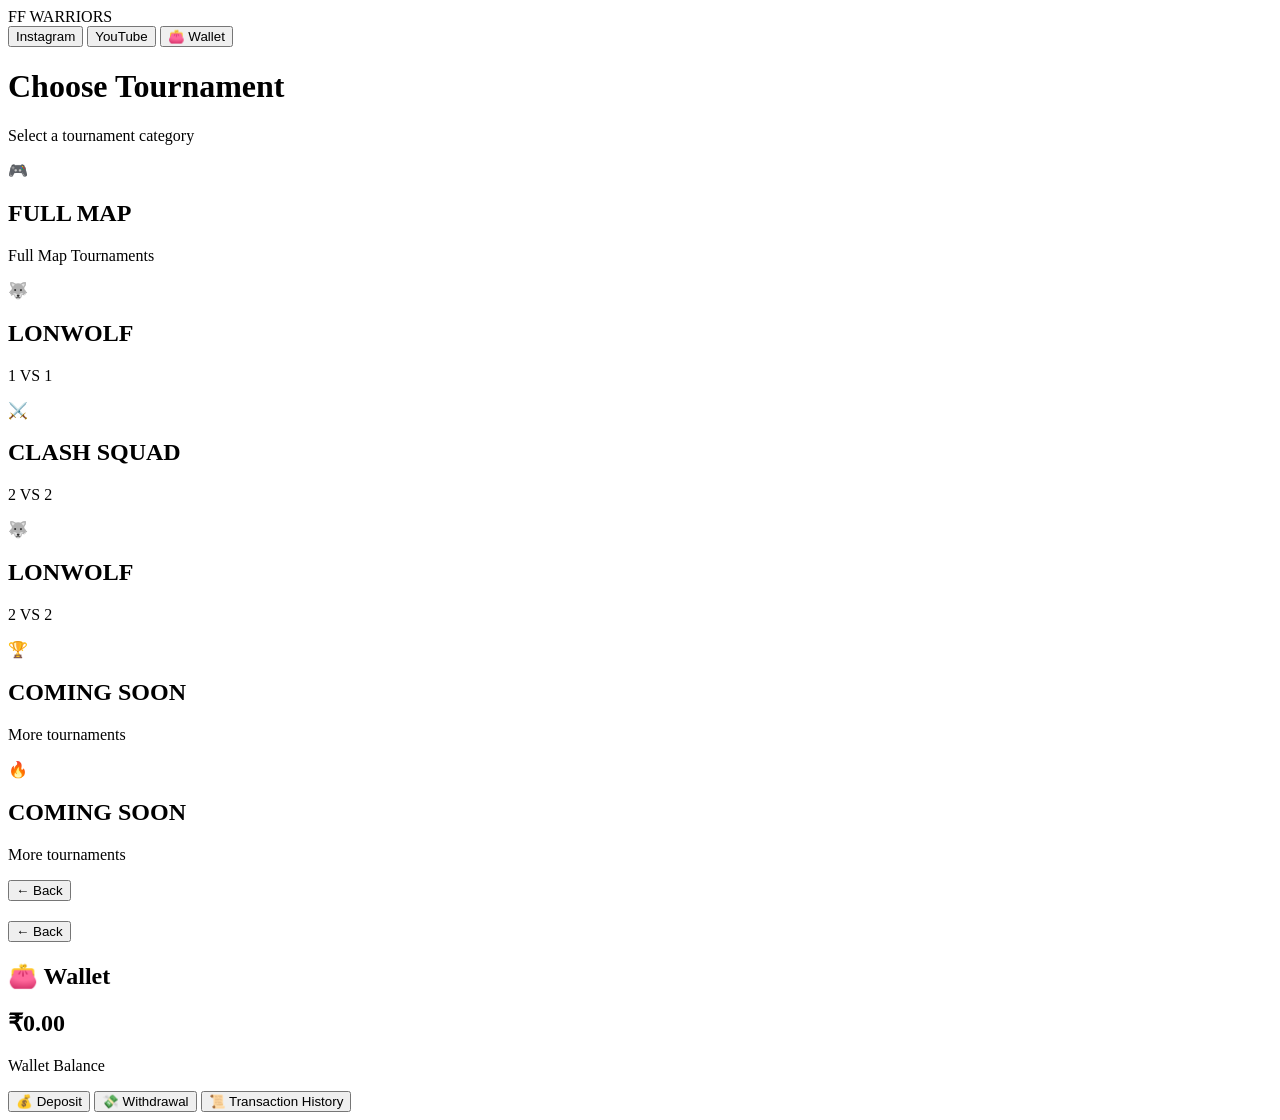
==== commit 26e2f273: "Create index.html" ====
--- a/index.html
+++ b/index.html
@@ -1,521 +1,141 @@
 <!DOCTYPE html>
 <html lang="en">
 <head>
-<meta charset="UTF-8">
-<meta name="viewport" content="width=device-width, initial-scale=1.0">
+  <meta charset="UTF-8">
+  <meta name="viewport" content="width=device-width, initial-scale=1.0">
 
-<title>FF WARRIORS</title>
+  <title>FF WARRIORS</title>
 
-<style>
-*{
-  margin:0;
-  padding:0;
-  box-sizing:border-box;
-  font-family:Arial,sans-serif;
-}
-
-body{
-  background:#09090d;
-  color:#fff;
-  padding-bottom:75px;
-}
-
-header{
-  padding:18px;
-  background:#111118;
-  border-bottom:1px solid #292933;
-  display:flex;
-  align-items:center;
-  justify-content:space-between;
-}
-
-.logo{
-  font-size:23px;
-  font-weight:bold;
-}
-
-.logo span{
-  color:#ffb000;
-}
-
-.bell{
-  font-size:22px;
-}
-
-.page{
-  display:none;
-}
-
-.page.active{
-  display:block;
-}
-
-.container{
-  padding:16px;
-}
-
-.hero{
-  padding:22px;
-  border-radius:18px;
-  background:linear-gradient(135deg,#ffb000,#ff6b00);
-  color:#111;
-  margin-bottom:20px;
-}
-
-.hero h1{
-  font-size:25px;
-  margin-bottom:8px;
-}
-
-.hero p{
-  font-size:14px;
-}
-
-.title{
-  font-size:20px;
-  margin:18px 0 12px;
-}
-
-.card{
-  background:#15151d;
-  border:1px solid #292933;
-  border-radius:16px;
-  padding:16px;
-  margin-bottom:13px;
-}
-
-.card h3{
-  margin-bottom:10px;
-}
-
-.badge{
-  display:inline-block;
-  background:#292933;
-  color:#ffb000;
-  padding:6px 9px;
-  border-radius:7px;
-  font-size:11px;
-  margin-bottom:10px;
-}
-
-.info{
-  color:#aaa;
-  font-size:14px;
-  line-height:1.7;
-}
-
-.row{
-  display:flex;
-  justify-content:space-between;
-  gap:10px;
-  margin-top:12px;
-}
-
-.stat{
-  flex:1;
-  background:#20202a;
-  padding:12px;
-  border-radius:11px;
-  text-align:center;
-}
-
-.stat b{
-  display:block;
-  color:#ffb000;
-  font-size:18px;
-}
-
-.stat small{
-  color:#aaa;
-}
-
-.btn{
-  width:100%;
-  border:0;
-  padding:12px;
-  margin-top:13px;
-  border-radius:10px;
-  background:#ffb000;
-  color:#111;
-  font-weight:bold;
-  font-size:15px;
-}
-
-.outline{
-  background:transparent;
-  border:1px solid #ffb000;
-  color:#ffb000;
-}
-
-.social{
-  display:flex;
-  gap:10px;
-}
-
-.social a{
-  flex:1;
-  text-align:center;
-  text-decoration:none;
-  background:#20202a;
-  color:#fff;
-  padding:12px;
-  border-radius:10px;
-}
-
-.bottom{
-  position:fixed;
-  bottom:0;
-  left:0;
-  right:0;
-  height:68px;
-  background:#14141b;
-  border-top:1px solid #292933;
-  display:flex;
-  justify-content:space-around;
-  align-items:center;
-  z-index:99;
-}
-
-.nav{
-  background:none;
-  border:0;
-  color:#777;
-  font-size:11px;
-}
-
-.nav span{
-  display:block;
-  font-size:21px;
-  margin-bottom:3px;
-}
-
-.nav.active{
-  color:#ffb000;
-}
-
-.empty{
-  text-align:center;
-  color:#777;
-  padding:25px;
-}
-</style>
+  <link rel="stylesheet" href="style.css">
 </head>
 
 <body>
 
-<header>
-  <div class="logo">FF <span>WARRIORS</span></div>
-  <div class="bell">🔔</div>
-</header>
+  <!-- TOP HEADER -->
+  <header class="header">
+
+    <div class="logo">
+      FF <span>WARRIORS</span>
+    </div>
+
+    <div class="top-buttons">
+      <button onclick="openInstagram()">Instagram</button>
+      <button onclick="openYouTube()">YouTube</button>
+      <button onclick="openWallet()">👛 Wallet</button>
+    </div>
+
+  </header>
 
 
-<!-- HOME -->
-<section id="home" class="page active">
-<div class="container">
+  <!-- HOME -->
+  <main id="home">
 
-  <div class="hero">
-    <h1>🔥 Welcome Warriors</h1>
-    <p>Compete • Play • Win</p>
-  </div>
+    <h1>Choose Tournament</h1>
+    <p class="subtitle">
+      Select a tournament category
+    </p>
 
-  <h2 class="title">📊 Tournament Overview</h2>
 
-  <div class="row">
-    <div class="stat">
-      <b>3</b>
-      <small>Upcoming</small>
+    <!-- TOURNAMENT BOXES -->
+    <div class="tournament-grid">
+
+      <div class="tournament-box"
+           onclick="openTournament('FULL MAP')">
+        <div class="box-icon">🎮</div>
+        <h2>FULL MAP</h2>
+        <p>Full Map Tournaments</p>
+      </div>
+
+
+      <div class="tournament-box"
+           onclick="openTournament('LONWOLF 1 VS 1')">
+        <div class="box-icon">🐺</div>
+        <h2>LONWOLF</h2>
+        <p>1 VS 1</p>
+      </div>
+
+
+      <div class="tournament-box"
+           onclick="openTournament('CLASH SQUAD 2 VS 2')">
+        <div class="box-icon">⚔️</div>
+        <h2>CLASH SQUAD</h2>
+        <p>2 VS 2</p>
+      </div>
+
+
+      <div class="tournament-box"
+           onclick="openTournament('LONWOLF 2 VS 2')">
+        <div class="box-icon">🐺</div>
+        <h2>LONWOLF</h2>
+        <p>2 VS 2</p>
+      </div>
+
+
+      <div class="tournament-box coming-soon">
+        <div class="box-icon">🏆</div>
+        <h2>COMING SOON</h2>
+        <p>More tournaments</p>
+      </div>
+
+
+      <div class="tournament-box coming-soon">
+        <div class="box-icon">🔥</div>
+        <h2>COMING SOON</h2>
+        <p>More tournaments</p>
+      </div>
+
     </div>
 
-    <div class="stat">
-      <b>0</b>
-      <small>Live</small>
+  </main>
+
+
+  <!-- TOURNAMENT DETAILS -->
+  <section id="tournamentPage" class="page hidden">
+
+    <button class="back-button" onclick="goHome()">
+      ← Back
+    </button>
+
+    <h1 id="tournamentTitle"></h1>
+
+    <div id="tournamentList"></div>
+
+  </section>
+
+
+  <!-- WALLET -->
+  <section id="walletPage" class="page hidden">
+
+    <button class="back-button" onclick="goHome()">
+      ← Back
+    </button>
+
+    <h1>👛 Wallet</h1>
+
+    <div class="wallet-card">
+
+      <h2>₹0.00</h2>
+
+      <p>Wallet Balance</p>
+
+      <button class="wallet-option">
+        💰 Deposit
+      </button>
+
+      <button class="wallet-option">
+        💸 Withdrawal
+      </button>
+
+      <button class="wallet-option">
+        📜 Transaction History
+      </button>
+
     </div>
 
-    <div class="stat">
-      <b>0</b>
-      <small>Completed</small>
-    </div>
-  </div>
-
-  <h2 class="title">🔥 Featured Tournament</h2>
-
-  <div class="card">
-    <span class="badge">REGISTRATION OPEN</span>
-    <h3>⚡ 1v1 One Tap Battle</h3>
-
-    <p class="info">
-      Mode: Solo<br>
-      Status: Registration Open
-    </p>
-
-    <button class="btn"
-      onclick="openPage('tournaments')">
-      View Tournament
-    </button>
-  </div>
-
-  <h2 class="title">📱 Follow Us</h2>
-
-  <div class="card">
-    <div class="social">
-      <a href="https://www.instagram.com/exotic_sohail_782"
-         target="_blank">
-        📸 Instagram
-      </a>
-
-      <a href="https://www.youtube.com/"
-         target="_blank">
-        ▶️ YouTube
-      </a>
-    </div>
-  </div>
-
-</div>
-</section>
+  </section>
 
 
-<!-- TOURNAMENTS -->
-<section id="tournaments" class="page">
-<div class="container">
-
-<h2 class="title">🏆 Tournaments</h2>
-
-<div class="card">
-  <span class="badge">1v1</span>
-  <h3>⚡ One Tap Battle</h3>
-
-  <p class="info">
-    Mode: Solo<br>
-    Status: Registration Open
-  </p>
-
-  <button class="btn"
-    onclick="registerTournament('1v1 One Tap Battle')">
-    Register
-  </button>
-</div>
-
-
-<div class="card">
-  <span class="badge">2v2</span>
-  <h3>⚔️ Duo Battle</h3>
-
-  <p class="info">
-    Mode: Duo<br>
-    Status: Registration Open
-  </p>
-
-  <button class="btn"
-    onclick="registerTournament('2v2 Duo Battle')">
-    Register
-  </button>
-</div>
-
-
-<div class="card">
-  <span class="badge">SQUAD</span>
-  <h3>🔥 Squad War</h3>
-
-  <p class="info">
-    Mode: Squad<br>
-    Status: Registration Open
-  </p>
-
-  <button class="btn"
-    onclick="registerTournament('Squad War')">
-    Register
-  </button>
-</div>
-
-</div>
-</section>
-
-
-<!-- PAYMENT INFO -->
-<section id="payment" class="page">
-<div class="container">
-
-<h2 class="title">💳 Payment Information</h2>
-
-<div class="card">
-
-<h3>Payment Details</h3>
-
-<p class="info">
-Payment information configured by the administrator
-will appear here.
-</p>
-
-<div id="qrBox"
-     style="margin-top:15px;
-            padding:30px;
-            background:#20202a;
-            border-radius:12px;
-            text-align:center;">
-
-  📷<br>
-  <span style="color:#888;">
-    QR Code will appear here
-  </span>
-
-</div>
-
-<button class="btn outline"
-onclick="alert('Payment details are currently being configured.')">
-View Details
-</button>
-
-</div>
-
-</div>
-</section>
-
-
-<!-- PROFILE -->
-<section id="profile" class="page">
-<div class="container">
-
-<h2 class="title">👤 My Profile</h2>
-
-<div class="card">
-
-<h3>Player Account</h3>
-
-<p class="info">
-Login: Not connected<br>
-Player Name: Not added<br>
-Free Fire UID: Not added
-</p>
-
-<button class="btn"
-onclick="alert('Login system will be connected in the next step.')">
-Login / Register
-</button>
-
-</div>
-
-
-<div class="card">
-
-<h3>🏆 My Tournaments</h3>
-
-<p class="empty">
-No tournaments joined yet.
-</p>
-
-</div>
-
-</div>
-</section>
-
-
-<!-- RULES -->
-<section id="rules" class="page">
-<div class="container">
-
-<h2 class="title">📜 Rules</h2>
-
-<div class="card">
-
-<h3>General Rules</h3>
-
-<p class="info">
-• No hacks or cheats.<br>
-• No abusive behaviour.<br>
-• Follow tournament instructions.<br>
-• Use correct player information.<br>
-• Match timing must be followed.<br>
-• Disputes should be reported to support.
-</p>
-
-</div>
-
-<div class="card">
-
-<h3>📞 Support</h3>
-
-<p class="info">
-For tournament-related questions, contact the
-administrator.
-</p>
-
-</div>
-
-</div>
-</section>
-
-
-<!-- BOTTOM NAV -->
-<nav class="bottom">
-
-<button class="nav active"
-onclick="openPage('home',this)">
-<span>🏠</span>
-Home
-</button>
-
-<button class="nav"
-onclick="openPage('tournaments',this)">
-<span>🏆</span>
-Tournaments
-</button>
-
-<button class="nav"
-onclick="openPage('payment',this)">
-<span>💳</span>
-Payment
-</button>
-
-<button class="nav"
-onclick="openPage('profile',this)">
-<span>👤</span>
-Profile
-</button>
-
-<button class="nav"
-onclick="openPage('rules',this)">
-<span>📜</span>
-Rules
-</button>
-
-</nav>
-
-
-<script>
-
-function openPage(page,button){
-
-  document.querySelectorAll('.page')
-    .forEach(function(item){
-      item.classList.remove('active');
-    });
-
-  document.getElementById(page)
-    .classList.add('active');
-
-  document.querySelectorAll('.nav')
-    .forEach(function(item){
-      item.classList.remove('active');
-    });
-
-  if(button){
-    button.classList.add('active');
-  }
-
-  window.scrollTo(0,0);
-}
-
-
-function registerTournament(name){
-
-  alert(
-    name +
-    '\\n\\nRegistration section will be connected to the player account and admin system in the next stage.'
-  );
-
-}
-
-</script>
+  <script src="app.js"></script>
 
 </body>
-</html>
+  </html>
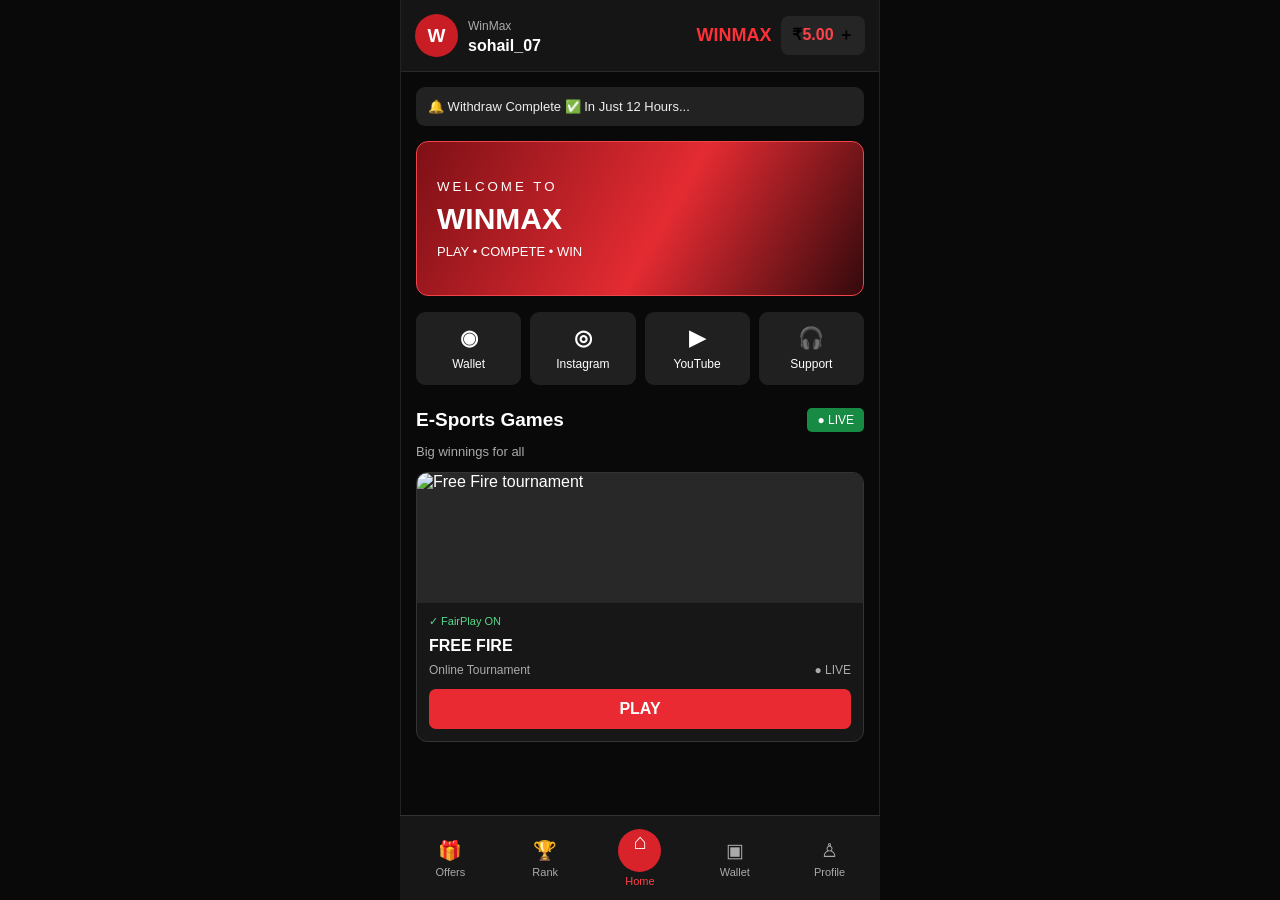
==== commit 4b5dd865: "Create index.html" ====
--- a/index.html
+++ b/index.html
@@ -1,141 +1,413 @@
+
 <!DOCTYPE html>
 <html lang="en">
 <head>
-  <meta charset="UTF-8">
-  <meta name="viewport" content="width=device-width, initial-scale=1.0">
-
-  <title>FF WARRIORS</title>
-
-  <link rel="stylesheet" href="style.css">
+<meta charset="UTF-8">
+<meta name="viewport" content="width=device-width, initial-scale=1.0">
+<meta name="theme-color" content="#0d0d0d">
+<title>WinMax Tournament</title>
+
+<style>
+*{box-sizing:border-box;margin:0;padding:0}
+body{
+  background:#090909;color:#fff;
+  font-family:Arial,sans-serif;
+  max-width:480px;margin:auto;
+  min-height:100vh;padding-bottom:75px
+}
+button{cursor:pointer;font:inherit;border:0}
+button:focus-visible{outline:2px solid white}
+.header{
+  display:flex;align-items:center;gap:10px;
+  padding:14px;background:#151515;
+  border-bottom:1px solid #292929
+}
+.avatar{
+  width:43px;height:43px;border-radius:50%;
+  background:#c91d25;display:grid;
+  place-items:center;font-weight:bold;font-size:19px
+}
+.user{flex:1;min-width:0}
+.user small{color:#aaa;font-size:12px}
+.user h3{font-size:16px;margin-top:3px}
+.brand{font-size:18px;font-weight:900;color:#ff3038}
+.wallet-mini{
+  background:#252525;padding:9px 11px;
+  border-radius:8px;font-weight:bold;
+  white-space:nowrap
+}
+.wallet-mini span{color:#ff4249}
+.page{display:none;padding:15px}
+.page.active{display:block}
+.notice{
+  background:#222;border-radius:9px;
+  padding:12px;margin-bottom:15px;
+  font-size:13px;color:#eee
+}
+.banner{
+  min-height:155px;border-radius:12px;
+  padding:20px;background:
+  linear-gradient(120deg,#7d1016,#e42b32 55%,#33090c);
+  display:flex;flex-direction:column;
+  justify-content:center;margin-bottom:16px;
+  border:1px solid #f0444b
+}
+.banner small{letter-spacing:3px}
+.banner h1{font-size:30px;font-weight:900;margin:8px 0}
+.banner p{font-size:13px}
+.quick{
+  display:grid;grid-template-columns:repeat(4,1fr);
+  gap:9px;margin-bottom:23px
+}
+.quick button{
+  background:#202020;color:white;
+  border-radius:9px;padding:14px 3px;
+  font-size:12px
+}
+.quick b{display:block;font-size:21px;margin-bottom:7px}
+.section-title{
+  display:flex;justify-content:space-between;
+  align-items:center;margin:16px 0 12px
+}
+.section-title h2{font-size:19px}
+.live{background:#178b43;padding:5px 10px;border-radius:5px;font-size:12px}
+.tournament{
+  background:#171717;border:1px solid #333;
+  border-radius:11px;overflow:hidden;margin-bottom:13px
+}
+.tournament img{
+  width:100%;height:130px;object-fit:cover;
+  background:#282828;display:block
+}
+.t-info{padding:12px}
+.t-info h3{font-size:16px;margin-bottom:8px}
+.meta{display:flex;justify-content:space-between;gap:8px;
+  font-size:12px;color:#aaa;margin-bottom:12px}
+.play{
+  width:100%;background:#e92a32;color:white;
+  padding:11px;border-radius:7px;font-weight:bold
+}
+.fair{color:#57d78b;font-size:11px;margin-bottom:9px}
+.back{
+  background:#242424;color:white;padding:9px 13px;
+  border-radius:7px;margin-bottom:17px
+}
+.game-grid{display:grid;grid-template-columns:1fr 1fr;gap:12px}
+.game-card{
+  background:#181818;border:1px solid #333;
+  border-radius:11px;overflow:hidden
+}
+.game-card img{width:100%;height:105px;object-fit:cover;background:#292929}
+.game-card h3{font-size:13px;padding:10px 8px 5px}
+.online{font-size:11px;color:#aaa;padding:0 8px 10px}
+.online i{display:inline-block;width:7px;height:7px;
+  border-radius:50%;background:#2bd66a;margin-right:5px}
+.game-card button{margin:0 8px 10px;width:calc(100% - 16px)}
+.stats{
+  display:grid;grid-template-columns:repeat(3,1fr);
+  gap:9px;margin:15px 0
+}
+.stat{background:#1c1c1c;border-radius:9px;padding:14px 5px;text-align:center}
+.stat strong{display:block;font-size:20px;color:#ff4149;margin-bottom:5px}
+.stat small{color:#aaa;font-size:11px}
+.action-row{display:grid;grid-template-columns:1fr 1fr;gap:10px;margin:15px 0}
+.green,.yellow{padding:12px;border-radius:8px;font-weight:bold}
+.green{background:#16a34a;color:white}
+.yellow{background:#f2c51c;color:#111}
+.wallet-card{
+  background:#1b1b1b;border:1px solid #333;
+  border-radius:11px;padding:16px;margin-bottom:13px
+}
+.wallet-card h3{margin-bottom:12px}
+.coins{font-size:29px;font-weight:bold;color:#ff4149}
+.note{font-size:12px;color:#aaa;margin-top:10px}
+.deal{
+  display:flex;align-items:center;justify-content:space-between;
+  gap:8px;background:#202020;padding:13px;
+  border-radius:9px;margin-top:9px
+}
+.deal small{display:block;color:#aaa;margin-top:4px}
+.deal button{background:#e52b32;color:white;padding:9px 12px;border-radius:7px}
+.profile-head{text-align:center;padding:20px}
+.profile-head .avatar{margin:0 auto 10px;width:70px;height:70px;font-size:27px}
+.menu-item{
+  width:100%;text-align:left;background:#1b1b1b;
+  color:white;padding:16px;border-radius:8px;
+  margin-bottom:9px;display:flex;justify-content:space-between
+}
+.bottom{
+  position:fixed;bottom:0;left:50%;transform:translateX(-50%);
+  width:100%;max-width:480px;background:#171717;
+  border-top:1px solid #333;display:grid;
+  grid-template-columns:repeat(5,1fr);padding:8px 3px;
+  z-index:5
+}
+.bottom button{background:none;color:#aaa;font-size:11px;padding:5px 0}
+.bottom button span{display:block;font-size:19px;margin-bottom:4px}
+.bottom button.active{color:#ff4149}
+.bottom .home-icon{
+  background:#d9232b;color:white;border-radius:50%;
+  width:43px;height:43px;margin:auto;font-size:22px
+}
+.bottom .home-label{margin-top:3px}
+.modal{
+  display:none;position:fixed;inset:0;background:#000b;
+  z-index:10;align-items:center;justify-content:center;padding:18px
+}
+.modal.show{display:flex}
+.modal-box{
+  width:100%;max-width:420px;background:#1a1a1a;
+  border:1px solid #444;border-radius:13px;padding:20px
+}
+.modal-box h2{margin-bottom:15px}
+.modal-box input{
+  width:100%;padding:12px;margin:8px 0;
+  background:#292929;border:1px solid #444;
+  color:white;border-radius:7px
+}
+.close{float:right;background:none;color:#fff;font-size:24px}
+@media(min-width:481px){
+  body{border-left:1px solid #222;border-right:1px solid #222}
+}
+</style>
 </head>
 
 <body>
 
-  <!-- TOP HEADER -->
-  <header class="header">
-
-    <div class="logo">
-      FF <span>WARRIORS</span>
-    </div>
-
-    <div class="top-buttons">
-      <button onclick="openInstagram()">Instagram</button>
-      <button onclick="openYouTube()">YouTube</button>
-      <button onclick="openWallet()">👛 Wallet</button>
-    </div>
-
-  </header>
-
-
-  <!-- HOME -->
-  <main id="home">
-
-    <h1>Choose Tournament</h1>
-    <p class="subtitle">
-      Select a tournament category
-    </p>
-
-
-    <!-- TOURNAMENT BOXES -->
-    <div class="tournament-grid">
-
-      <div class="tournament-box"
-           onclick="openTournament('FULL MAP')">
-        <div class="box-icon">🎮</div>
-        <h2>FULL MAP</h2>
-        <p>Full Map Tournaments</p>
-      </div>
-
-
-      <div class="tournament-box"
-           onclick="openTournament('LONWOLF 1 VS 1')">
-        <div class="box-icon">🐺</div>
-        <h2>LONWOLF</h2>
-        <p>1 VS 1</p>
-      </div>
-
-
-      <div class="tournament-box"
-           onclick="openTournament('CLASH SQUAD 2 VS 2')">
-        <div class="box-icon">⚔️</div>
-        <h2>CLASH SQUAD</h2>
-        <p>2 VS 2</p>
-      </div>
-
-
-      <div class="tournament-box"
-           onclick="openTournament('LONWOLF 2 VS 2')">
-        <div class="box-icon">🐺</div>
-        <h2>LONWOLF</h2>
-        <p>2 VS 2</p>
-      </div>
-
-
-      <div class="tournament-box coming-soon">
-        <div class="box-icon">🏆</div>
-        <h2>COMING SOON</h2>
-        <p>More tournaments</p>
-      </div>
-
-
-      <div class="tournament-box coming-soon">
-        <div class="box-icon">🔥</div>
-        <h2>COMING SOON</h2>
-        <p>More tournaments</p>
-      </div>
-
-    </div>
-
-  </main>
-
-
-  <!-- TOURNAMENT DETAILS -->
-  <section id="tournamentPage" class="page hidden">
-
-    <button class="back-button" onclick="goHome()">
-      ← Back
-    </button>
-
-    <h1 id="tournamentTitle"></h1>
-
-    <div id="tournamentList"></div>
-
+<header class="header">
+  <div class="avatar">W</div>
+  <div class="user">
+    <small>WinMax</small>
+    <h3 id="username">sohail_07</h3>
+  </div>
+  <div class="brand">WINMAX</div>
+  <button class="wallet-mini" onclick="showPage('wallet')">
+    ₹<span id="balance">5.00</span> ＋
+  </button>
+</header>
+
+<main>
+  <section id="home" class="page active">
+    <div class="notice">🔔 Withdraw Complete ✅ In Just 12 Hours...</div>
+
+    <div class="banner">
+      <small>WELCOME TO</small>
+      <h1>WINMAX</h1>
+      <p>PLAY • COMPETE • WIN</p>
+    </div>
+
+    <div class="quick">
+      <button onclick="showPage('wallet')"><b>◉</b>Wallet</button>
+      <button onclick="alert('Instagram link admin panel se set hoga')"><b>◎</b>Instagram</button>
+      <button onclick="alert('YouTube link admin panel se set hoga')"><b>▶</b>YouTube</button>
+      <button onclick="alert('Support link admin panel se set hoga')"><b>🎧</b>Support</button>
+    </div>
+
+    <div class="section-title">
+      <h2>E-Sports Games</h2>
+      <span class="live">● LIVE</span>
+    </div>
+    <p style="color:#aaa;font-size:13px;margin-bottom:13px">Big winnings for all</p>
+
+    <article class="tournament">
+      <img src="https://placehold.co/600x240/241013/ffffff?text=FREE+FIRE" alt="Free Fire tournament">
+      <div class="t-info">
+        <div class="fair">✓ FairPlay ON</div>
+        <h3>FREE FIRE</h3>
+        <div class="meta"><span>Online Tournament</span><span>● LIVE</span></div>
+        <button class="play" onclick="showPage('games')">PLAY</button>
+      </div>
+    </article>
   </section>
 
-
-  <!-- WALLET -->
-  <section id="walletPage" class="page hidden">
-
-    <button class="back-button" onclick="goHome()">
-      ← Back
-    </button>
-
-    <h1>👛 Wallet</h1>
+  <section id="games" class="page">
+    <button class="back" onclick="showPage('home')">← Back</button>
+    <h2 style="margin-bottom:17px">FREE FIRE</h2>
+
+    <div class="game-grid">
+      <div class="game-card">
+        <img src="https://placehold.co/300x180/251016/ffffff?text=FULL+MAP" alt="Full Map">
+        <h3>FULL MAP</h3><div class="online"><i></i>Online Players</div>
+        <button class="play" onclick="openTournament('FULL MAP')">PLAY</button>
+      </div>
+      <div class="game-card">
+        <img src="https://placehold.co/300x180/251016/ffffff?text=CLASH+SQUAD" alt="Clash Squad">
+        <h3>CLASH SQUAD</h3><div class="online"><i></i>Online Players</div>
+        <button class="play" onclick="openTournament('CLASH SQUAD')">PLAY</button>
+      </div>
+      <div class="game-card">
+        <img src="https://placehold.co/300x180/251016/ffffff?text=LONE+WOLF" alt="Lone Wolf">
+        <h3>LONE WOLF</h3><div class="online"><i></i>Online Players</div>
+        <button class="play" onclick="openTournament('LONE WOLF')">PLAY</button>
+      </div>
+      <div class="game-card">
+        <img src="https://placehold.co/300x180/251016/ffffff?text=FULL+MAP+2" alt="Full Map 2">
+        <h3>FULL MAP²</h3><div class="online"><i></i>Online Players</div>
+        <button class="play" onclick="openTournament('FULL MAP²')">PLAY</button>
+      </div>
+      <div class="game-card">
+        <img src="https://placehold.co/300x180/251016/ffffff?text=CS+2+VS+2" alt="CS 2 vs 2">
+        <h3>CS 2 VS 2</h3><div class="online"><i></i>Online Players</div>
+        <button class="play" onclick="openTournament('CS 2 VS 2')">PLAY</button>
+      </div>
+      <div class="game-card">
+        <img src="https://placehold.co/300x180/251016/ffffff?text=LW+2+VS+2" alt="LW 2 vs 2">
+        <h3>LW 2 VS 2</h3><div class="online"><i></i>Online Players</div>
+        <button class="play" onclick="openTournament('LW 2 VS 2')">PLAY</button>
+      </div>
+    </div>
+  </section>
+
+  <section id="wallet" class="page">
+    <div class="section-title">
+      <h2>Wallet</h2>
+      <button class="back" onclick="alert('Transaction history backend se connect hoga')">History</button>
+    </div>
 
     <div class="wallet-card">
-
-      <h2>₹0.00</h2>
-
-      <p>Wallet Balance</p>
-
-      <button class="wallet-option">
-        💰 Deposit
-      </button>
-
-      <button class="wallet-option">
-        💸 Withdrawal
-      </button>
-
-      <button class="wallet-option">
-        📜 Transaction History
-      </button>
-
-    </div>
-
+      <h3>Account Stats</h3>
+      <div class="coins">🪙 <span id="coinBalance">5</span></div>
+      <div class="action-row">
+        <button class="green" onclick="openModal('deposit')">＋ Add Coins</button>
+        <button class="yellow" onclick="openModal('redeem')">Redeem</button>
+      </div>
+    </div>
+
+    <div class="stats">
+      <div class="stat"><strong id="deposited">5</strong><small>Deposited</small></div>
+      <div class="stat"><strong id="winning">0</strong><small>Winning</small></div>
+      <div class="stat"><strong id="bonus">0</strong><small>Bonus</small></div>
+    </div>
+
+    <p class="note">Note: Only winnings can be redeemed.</p>
+
+    <div class="section-title"><h2>Top-up Deals</h2></div>
+    <div class="deal">
+      <div><b>22 Coins</b><small>+20 Extra</small></div>
+      <button onclick="depositPackage(200)">₹200</button>
+    </div>
+    <div class="deal">
+      <div><b>44 Coins</b><small>+40 Extra</small></div>
+      <button onclick="depositPackage(400)">₹400</button>
+    </div>
   </section>
 
-
-  <script src="app.js"></script>
-
+  <section id="profile" class="page">
+    <div class="profile-head">
+      <div class="avatar">S</div>
+      <h2 id="profileName">sohail_07</h2>
+      <p style="color:#aaa;margin-top:7px">ID: 10001</p>
+    </div>
+    <div class="stats">
+      <div class="stat"><strong>0</strong><small>Matches</small></div>
+      <div class="stat"><strong>0</strong><small>Wins</small></div>
+      <div class="stat"><strong>0%</strong><small>Win %</small></div>
+    </div>
+    <button class="menu-item" onclick="showPage('wallet')">Wallet Coins <span>→</span></button>
+    <button class="menu-item" onclick="alert('Transaction History')">Transaction History <span>→</span></button>
+    <button class="menu-item" onclick="alert('Leaderboard')">Leaderboard <span>→</span></button>
+    <button class="menu-item" onclick="alert('Refer & Earn')">Refer & Earn <span>→</span></button>
+    <button class="menu-item" onclick="alert('Settings')">Settings <span>→</span></button>
+  </section>
+</main>
+
+<nav class="bottom">
+  <button onclick="alert('Offers')" id="nav-offers"><span>🎁</span>Offers</button>
+  <button onclick="alert('Rank')" id="nav-rank"><span>🏆</span>Rank</button>
+  <button onclick="showPage('home')" id="nav-home" class="active">
+    <span class="home-icon">⌂</span><div class="home-label">Home</div>
+  </button>
+  <button onclick="showPage('wallet')" id="nav-wallet"><span>▣</span>Wallet</button>
+  <button onclick="showPage('profile')" id="nav-profile"><span>♙</span>Profile</button>
+</nav>
+
+<div class="modal" id="modal">
+  <div class="modal-box">
+    <button class="close" onclick="closeModal()">×</button>
+    <h2 id="modalTitle">Deposit</h2>
+    <p id="modalDescription" style="color:#aaa;font-size:13px;margin-bottom:10px"></p>
+    <input id="amount" type="number" min="1" placeholder="Enter amount">
+    <input id="upi" type="text" placeholder="Enter your UPI ID">
+    <button class="play" onclick="submitRequest()">Submit Request</button>
+    <p id="modalMessage" class="note" aria-live="polite"></p>
+  </div>
+</div>
+
+<script>
+let balance = 5;
+let winning = 0;
+let deposited = 5;
+let selectedTournament = "";
+
+function showPage(id){
+  document.querySelectorAll(".page").forEach(p=>p.classList.remove("active"));
+  document.getElementById(id).classList.add("active");
+
+  document.querySelectorAll(".bottom button").forEach(b=>b.classList.remove("active"));
+  const nav=document.getElementById("nav-"+id);
+  if(nav)nav.classList.add("active");
+
+  window.scrollTo(0,0);
+}
+
+function updateWallet(){
+  document.getElementById("balance").textContent=balance.toFixed(2);
+  document.getElementById("coinBalance").textContent=balance;
+  document.getElementById("deposited").textContent=deposited;
+  document.getElementById("winning").textContent=winning;
+}
+
+function openTournament(name){
+  selectedTournament=name;
+  alert(name+" selected. Tournament details aur joining backend se connect honge.");
+}
+
+function openModal(type){
+  document.getElementById("modal").classList.add("show");
+  document.getElementById("modalTitle").textContent=
+    type==="deposit"?"Add Coins":"Redeem";
+  document.getElementById("modalDescription").textContent=
+    type==="deposit"?"UPI deposit request":"Only winnings can be redeemed.";
+  document.getElementById("modal").dataset.type=type;
+  document.getElementById("modalMessage").textContent="";
+}
+
+function closeModal(){
+  document.getElementById("modal").classList.remove("show");
+}
+
+function depositPackage(amount){
+  openModal("deposit");
+  document.getElementById("amount").value=amount;
+}
+
+function submitRequest(){
+  const type=document.getElementById("modal").dataset.type;
+  const amount=Number(document.getElementById("amount").value);
+  const upi=document.getElementById("upi").value.trim();
+  const message=document.getElementById("modalMessage");
+
+  if(!Number.isFinite(amount)||amount<=0){
+    message.textContent="Valid amount enter karein.";
+    return;
+  }
+  if(!upi||!upi.includes("@")){
+    message.textContent="Valid UPI ID enter karein.";
+    return;
+  }
+  if(type==="redeem"){
+    if(amount>winning){
+      message.textContent="Insufficient winning balance.";
+      return;
+    }
+    message.textContent="Withdrawal request demo mein submit nahi hoti. Backend required.";
+    return;
+  }
+
+  message.textContent="Deposit request demo mein submit nahi hoti. Secure payment backend required.";
+}
+
+updateWallet();
+</script>
 </body>
-  </html>
+</html>
